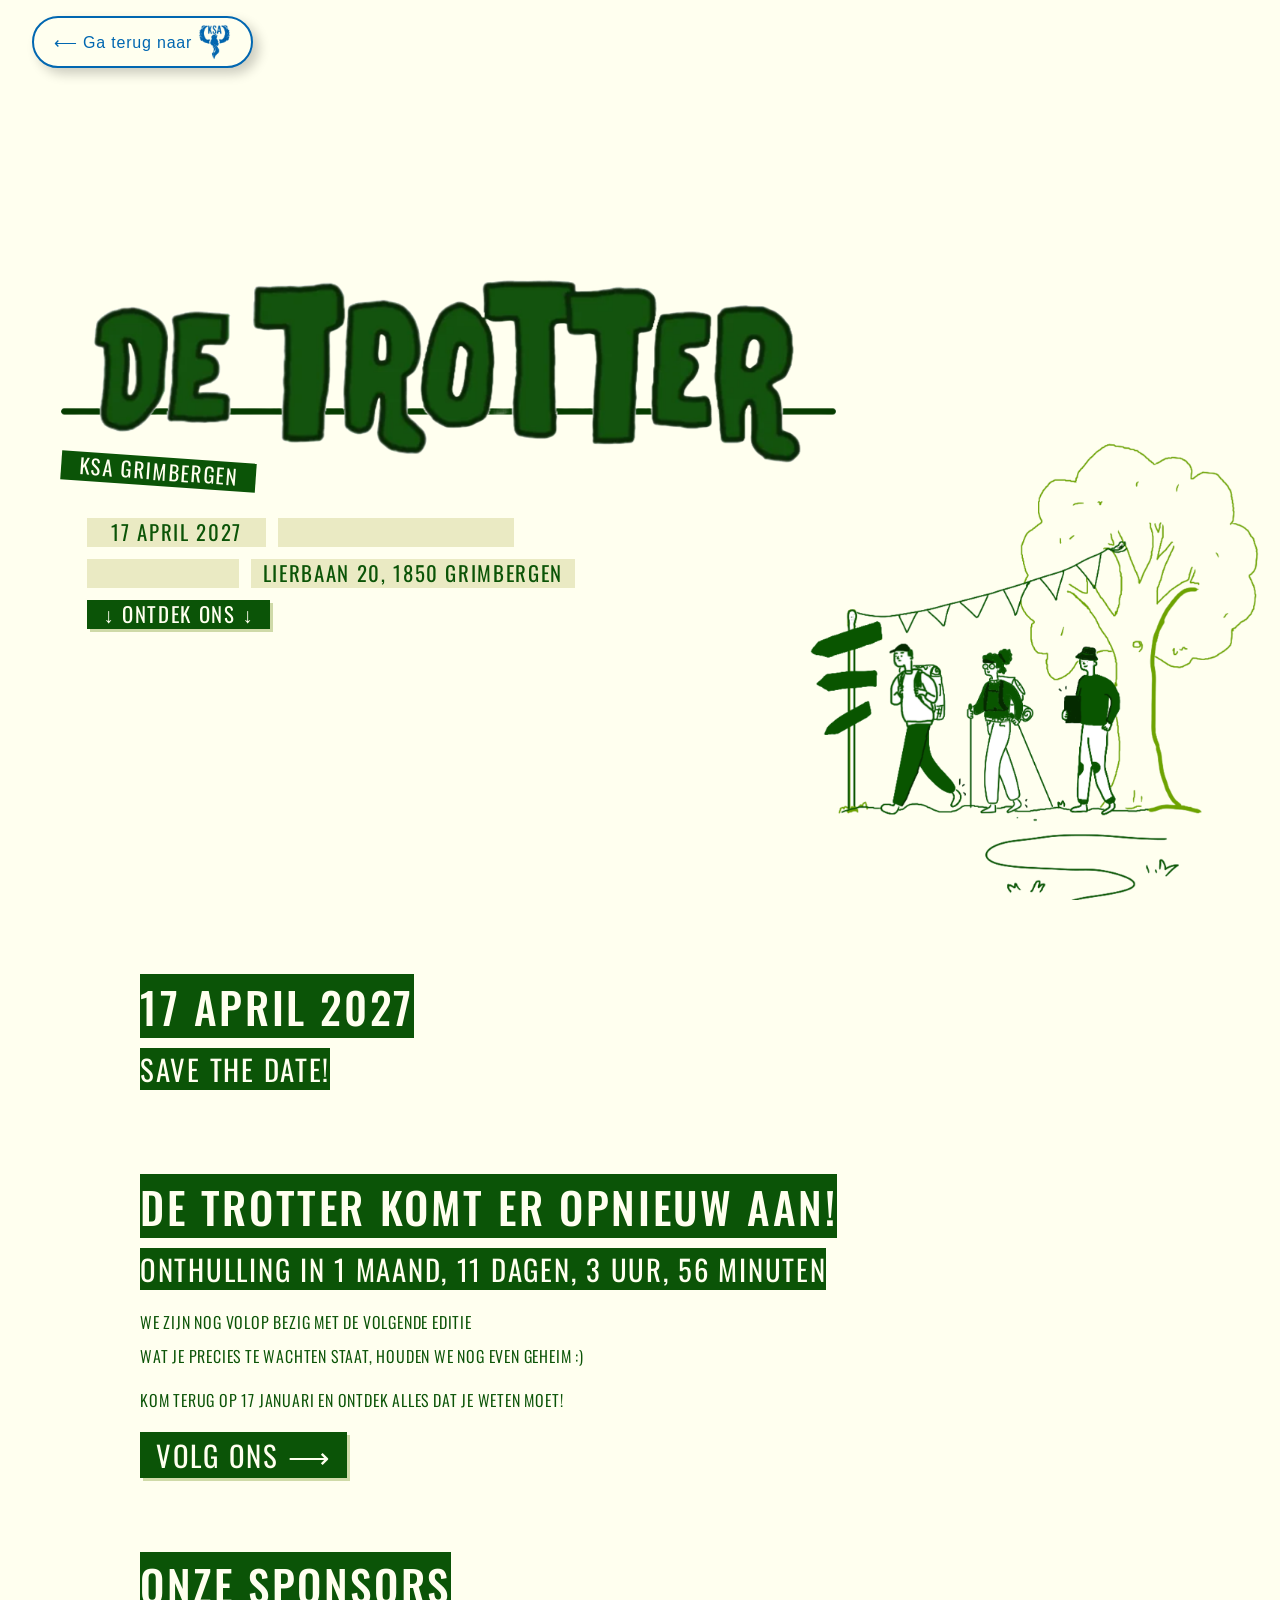
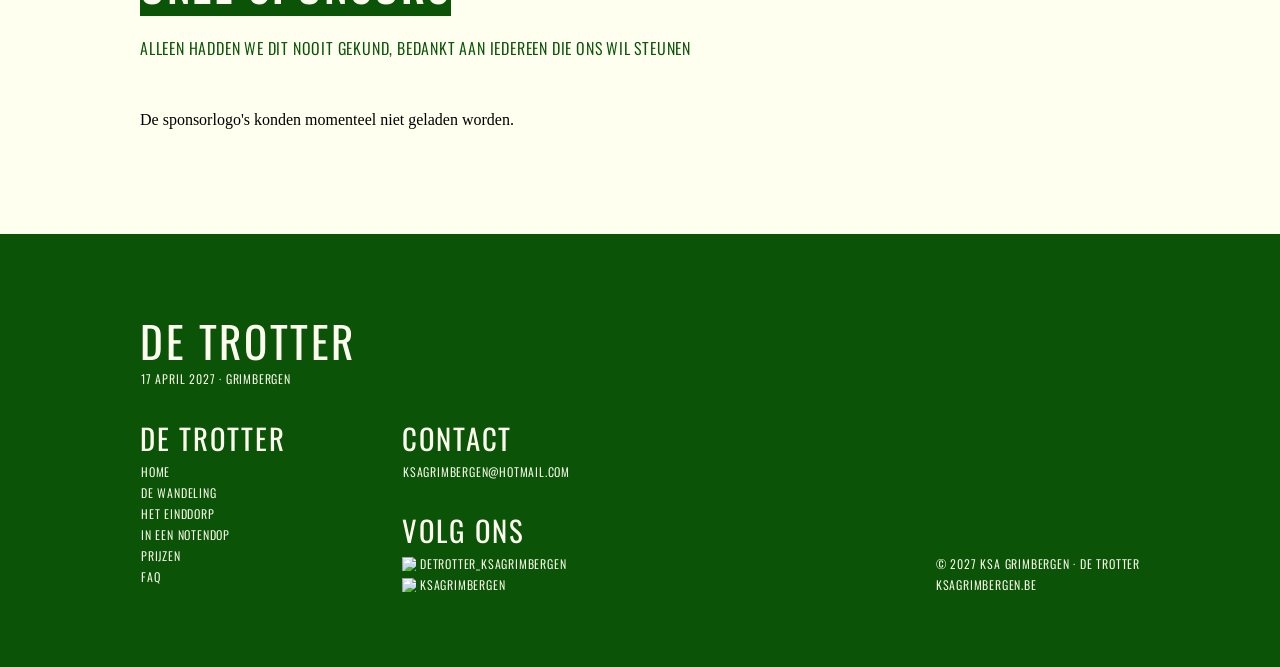
==== index.html @ 072d3d46 "Update index.html" ====
<!DOCTYPE html>
<html lang="nl">

<head>
	<script data-goatcounter="https://oscarob.goatcounter.com/count"
    async src="//gc.zgo.at/count.js">
	</script>

	<meta charset="UTF-8">
	<meta name="viewport" content="width=device-width, initial-scale=1.0">
	<title>Teaserpage</title>
	<link rel="icon" type="image/x-icon" href="Afbeeldingen/De_Trotter_favicon(2).png">

	<link rel="preconnect" href="https://fonts.googleapis.com">
	<link rel="preconnect" href="https://fonts.gstatic.com" crossorigin>
	<link href="https://fonts.googleapis.com/css2?family=Oswald:wght@200..700&display=swap" rel="stylesheet">

	<link rel="stylesheet" href="styles.css?v=0.6.3">
	<script src="script.js?v=0.6.3" defer></script>
</head>

<body>
	<a class="ksa_retour header" href="https://www.ksagrimbergen.be" data-track="ksa_retour">
		<button class="ksa_retour header">
			<p class="ksa_retour header">&#10229; Ga terug naar </p>
			<img class="ksa_retour logo" src="Afbeeldingen/Logo KSA Fenix.png" alt="">
		</button>
	</a>

	<div class="hero">
		<div class="hero-text">
			<div class="hero-titel">
				<img class="trotter-titel" src="Afbeeldingen/De_Trotter_II_titel.png" alt="">
				<h3 class="ksa-grimbergen">KSA Grimbergen</h3>
			</div>
			<div class="hero-info">
				<div class="info-row">
					<h3 class="datum">17 April 2027</h3>
					<h3 class="afstand" style="color: transparent;	user-select: none;">6 of 12 km wandelen</h3>
				</div>
				<div class="info-row">
					<h3 class="prijs" style="color: transparent;	user-select: none;">vanaf €9</h3>
					<h3 class="adres">Lierbaan 20, 1850 Grimbergen</h3>
				</div>
				<div class="info-row">
					<a class="ontdek-ons-a" href="#start" data-track="ontdek_ons">
							<button>
							<h3 class="ontdek-ons">&#8595; Ontdek ons &#8595;</h3>
						</button>
					</a>
				</div>
			</div>
		</div>
		<img class="hero-illustration" src="Afbeeldingen/De_Trotter_illustration.png" alt="">
	</div>
	
	<div class="outer-container">
		<h2 id="start">17 april 2027</h2>
		<h4>Save the date! </h4>
		<div class="spacing"></div>

		<h2>De Trotter komt er opnieuw aan!</h2>
		<div id="countdown"></div>
		<p>We zijn nog volop bezig met de volgende editie</p>
		<p style="margin-top: 0">Wat je precies te wachten staat, houden we nog even geheim :&#41;</p>
		<p style="margin-bottom: 20px">Kom terug op 17 januari en ontdek alles dat je weten moet!</p>
		<a href="https://www.instagram.com/detrotter_ksagrimbergen" data-track="volg_ons" target="_blank">
			<button>Volg ons &#10230</button>
		</a>
		<div class="spacing"></div>

		<h2>Onze Sponsors</h2>
		<p>Alleen hadden we dit nooit gekund, bedankt aan iedereen die ons wil steunen</p>
		<div class="sponsorbalk" id="sponsorbalk">
			<div class="sponsorachtergrond"></div>
			<p class="sponsor-loading">Sponsors laden...</p>
		</div>
	</div>

	<div class="footer">
		<div class="outer-container">
			<h2 class="footer-title top">De Trotter</h2>
			<p class="s" style="margin-top: -12px">17 april 2027 &#8729; Grimbergen</p>

			<div class="footer-container">
				<div class="nav-menu">
					<h4>De Trotter</h4>
					<a href="">
						<p class="s">Home</p>
					</a>
					<a href="">
						<p class="s">De Wandeling</p>
					</a>
					<a href="">
						<p class="s">Het Einddorp</p>
					</a>
					<a href="">
						<p class="s">In Een Notendop</p>
					</a>
					<a href="">
						<p class="s">Prijzen</p>
					</a>
					<a href="">
						<p class="s">FAQ</p>
					</a>
				</div>
				
				<div class="contact">
					<h4>Contact</h4>
					<a href="mailto:ksagrimbergen@hotmail.com?subject=De Trotter - Contact via website" target="_blank">
						<p class="s">ksagrimbergen@hotmail.com</p>
					</a>
				</div>

				<div class="volg-ons">
					<h4>Volg ons</h4>
					<a href="https://www.instagram.com/detrotter_ksagrimbergen" target="_blank">
						<img class="icon" src="Icons/instagram.png" alt="instagram logo">
						<p class="s" style="display:inline">detrotter_ksagrimbergen</p>
					</a>
					<a href="https://www.facebook.com/ksagrimbergen" target="_blank">
						<img class="icon" src="Icons/facebook.png" alt="facebook logo">
						<p class="s" style="display:inline">ksagrimbergen</p>
					</a>
				</div>

				<div class="footnote">
					<p class="s" style="margin-top: 0">&#169; 2027 KSA Grimbergen &#8729; De Trotter</p>
					<a href="https://www.ksagrimbergen.be" target="_blank">
						<p class="s">ksagrimbergen.be</p>
					</a>
					<!--
					<a href="https://occaaa.github.io/de-trotter/home" target="">
						<p class="s">detrotter.be/home</p>
					</a>
					-->
				</div>
			</div>
		</div>
	</div>
</body>
</html>
---- styles.css ----
:root {
  font-size: clamp(14px, 2vw, 16px);

  --fill-1: #ffffff;
  --fill-2: #ffffef;
  --fill-3: #EAEAC3;

  --text-1: #202020;
  --text-2: #404040;
  --text-3: #808080;
  --text-4: #B0B0B0;
  --text-5: #D0D0D0;

  --accent-1: #0B5407;
  --accent-2: #cfdaa8;
	--accent-3: #0167b1;

  --trans-time-slow: 600ms ease-in-out;
  --trans-time-med: 300ms ease-in-out;
  --trans-time-fast: 200ms ease-in-out;

  /* Fluid font sizes using clamp() */
  --font-size-s: clamp(0.65rem, 1.5vw, 0.75rem);
  --font-size-p: clamp(0.9rem, 2vw, 1rem);
  --font-size-h6: clamp(1.1rem, 3vw, 1.333rem);
  --font-size-h5: clamp(1.4rem, 4vw, 1.777rem);
  --font-size-h4: clamp(1.3rem, 4vw, 1.8rem);
  --font-size-h3: clamp(1.1rem, 2.4vw, 1.3rem);
  --font-size-h2: clamp(1.9rem, 5vw, 2.7rem);
  --font-size-h1: clamp(3rem, 8vw, 5rem);

  /* Letter spacing */
  --letter-spacing-s: 0.03rem;
  --letter-spacing-p: 0.05rem;
  --letter-spacing-h6: 0.07rem;
  --letter-spacing-h5: 0.06rem;
  --letter-spacing-h4: 0.06em;
  --letter-spacing-h3: 0.08em;
  --letter-spacing-h2: 0.06em;
  --letter-spacing-h1: 0.02rem;

  /* Line heights */
  --line-height-s: 1.4;
  --line-height-p: 1.6;
  --line-height-h6: 1.3;
  --line-height-h5: 1.3;
  --line-height-h4: 1.2;
  --line-height-h3: 1.2;
  --line-height-h2: 1.2;
  --line-height-h1: 1.1;
}

html {
  scroll-behavior: smooth;
}

body {
	margin: 0;
	background-color: #ffffef;
}

.outer-container {
	position: relative;
	width: 80vw;
	min-height: 100px;
	max-width: 1000px;
	margin: 0 auto;
	padding: 64px 0;
}

h2, h4 {
	display: block;
}

h2 {
	display: inline;
	width: fit-content;
	font-family: 'Oswald';
	font-weight: 500;
	font-size: var(--font-size-h2);
	letter-spacing: var(--letter-spacing-h2);
	color: var(--fill-2);
	background-color: var(--accent-1);
	text-transform: uppercase;
}

h3 {
  display: block;
  width: fit-content;
  font-family: 'Oswald', sans-serif;
  font-weight: 400;
  font-size: var(--font-size-h3);
  letter-spacing: var(--letter-spacing-h3);
  line-height: var(--line-height-h3);
  margin: 0;
  color: var(--accent-1);
  background-color: var(--fill-3);
  text-transform: uppercase;
}

h4, button, #days, #hours, #minutes {
	display: inline;
	width: fit-content;
	font-family: 'Oswald';
	font-weight: 400;
	font-size: var(--font-size-h4);
	letter-spacing: var(--letter-spacing-h4);
	color: var(--fill-2);
	background-color: var(--accent-1);
	text-transform: uppercase;
}

h2:not(.ksa_retour)::before, h4::before,
h2:not(.ksa_retour)::after, h4::after {
  content: "";
  display: block;
  margin-bottom: 10px;
}

button {
	border: none;
	cursor: pointer;
	transition: var(--trans-time-fast);
	padding: 2px 16px;
	box-shadow: 3px 3px 0 var(--accent-2);
}

button:hover {
	transform: translate(3px, 3px);
	box-shadow: 1px 1px;
}

a {
	display: block;
	width: fit-content;
	text-decoration: none;
	border: none;
}

p {
	display: block;
	width: fit-content;
	font-family: 'Oswald';
	font-weight: 350;
	font-size: var(--font-size-p);
	letter-spacing: var(--letter-spacing-p);
	margin: 0;
	margin-top: 20px;
	margin-bottom: 10px;
	color: var(--accent-1);
	text-transform: uppercase;
}

p.s {
	font-size: var(--font-size-s);
	margin-top: -6px;
	margin-left: 1px;
}

.icon {
	width: 14px;
	height: 14px;
}

.spacing {
	width: 100%;
	height: 64px;
}

@media (max-width: 500px) {
	.spacing {
		height: 48px;
	}
}

.hero {
	position: relative;
	display: grid;
	grid-template-columns: 3fr 2fr;
	width: 100vw;
	min-height: calc(100svh);
	max-width: 1800px;
	max-height: 60vw;
	margin: auto;
}

@media (max-width: 1200px) {
	.hero {
		grid-template-columns: 1fr 1fr;
	}
}

@media (max-width: 800px) {
	.hero {
		grid-template-columns: 1fr;
		max-height: 180vw;
	}
}

.hero-text {
	margin: auto 8%;
	align-self: center;
}

.hero-titel {
	width: 120%;
	height: auto;
}

@media (max-width: 800px) {
	.hero-titel {
		width: 100%;
	}

	.hero-text {
		align-self: end;
		margin-bottom: -120px;
	}
}

.trotter-titel {
	width: 100%;
	height: auto;
}

.ksa-grimbergen {
	rotate: 4deg;
	padding: 2px 18px;
	margin-top: -12px;
	margin-right: 10%;
	justify-self: right;
	color: var(--fill-2);
	background-color: var(--accent-1);
}

.hero-info {
	display: grid;
	grid-template-columns: max-content;
	gap: 12px;
	margin-left: 4%;
	margin-top: 32px;
	align-items: center;
	justify-content: left;
}

.info-row {
	display: grid;
	grid-template-columns: max-content max-content;
	gap: 12px;
}

@media (max-width: 1200px) {
	.info-row {
		grid-template-columns: max-content;
	}
}

.datum, .afstand, .prijs, .adres {
	flex: 0 0 auto;
	width: max-content;
	color: var(--accent-1);
	background-color: var(--fill-3);
}

.datum {
	padding: 2px 24px;
}

.afstand {
	padding: 2px 16px;
	/*color: transparent;			/*moet in de finale versie weg*/
	/*user-select: none;			/*finale: weg*/
}

.prijs {
	padding: 2px 32px;
	/*color: transparent;			/*moet in de finale versie weg*/
	/*user-select: none;			/*finale: weg*/
}

.adres {
	padding: 2px 12px;
}

.ontdek-ons {
	margin: 0;
	letter-spacing: var(--letter-spacing-h3);
	color: var(--fill-2);
	background-color: var(--accent-1);
}

/*.ontdek-ons-a {
	position: absolute;
	justify-self: center;
	bottom: 8px;
}*/

.hero-illustration {
	z-index: -1;
	width: 100%;
	margin-right: 0;
	margin-left: auto;
	margin-bottom: 0;
	margin-top: auto;
}

#start, #home, #wandeling, #einddorp, #planning, #prijzen, #faq {
	scroll-margin-top: 100px;
}

.volg-ons a {
	display: flex;
	align-items: center;
	column-gap: 4px;
	margin-top: -6px;
	margin-bottom: 10px;
}

.volg-ons p {
	margin: 0 !important
}

.sponsorbalk {
  display: flex;
  align-items: center;
  justify-content: left;
  flex-wrap: wrap;
  gap: 30px;
	height: 100px;
}

.sponsorachtergrond {
	position: relative;
	width: 100vw;
	height: 100%;
	background-color: var(--fill-3);
	z-index: 1;
	visibility: hidden;
}

.sponsorbalk img {
  height: 100px;
  width: auto;
  max-width: 240px;
  object-fit: contain;
}

.footer{
	position: relative;
	width: 100vw;
	min-height: 100px;
	margin: 0;
	background-color: var(--accent-1);
	color: var(--fill-2) !important;
}

.footer * {
	color: var(--fill-2) !important;
}

@media (max-width: 500px) {
	.outer-container.footer {
		padding: 0;
	}
}

.footer-title {
	font-weight: 400;
}

h2.footer-title::before {
	margin-top: 32px;
}

h2.footer-title.top::before {
	margin-top: 0;
}

.footer-container {
	margin-top: 32px;
	display: grid;
  grid-template-columns: 1fr 1fr 2fr;
	grid-template-rows: 1fr 1fr; /*moet 1fr 1fr zijn bij finale*/
	column-gap: 24px;
	row-gap: 0;       /*moet 24px zijn bij finale versie*/
}

h2.inschrijven {
	color: var(--accent-1) !important;
	background-color: var(--fill-2);
	font-weight: 400;
}

h2.inschrijven.header {
	color: var(--fill-2) !important;
	background-color: var(--accent-1);
}

.inschrijven-a.header {
	position: fixed;
	top: 16px;
	right: 32px;
	opacity: 0; 
	pointer-events: none;
	transform-origin: right top;
	transform: scale(0.6);
	box-shadow: 6px 6px 12px rgba(0, 0, 0, 0.2);
	transition: opacity var(--trans-time-fast);
	z-index: 999;
}

.inschrijven-a.header.is-visible {
  opacity: 1;
  pointer-events: auto;
}

h2.inschrijven::before, h2.inschrijven::after {
	margin-bottom: 0;
}

.nav-menu {
	/*display: none;		/*moet bij finale weg*/

	grid-column: 1;		/*moet wel bij finale*/
	grid-row: 1 / 3;
/**/
	margin-top: -12px;
}

.contact {
	grid-column: 2;   /*finale: moet 1 zijn*/
	grid-row: 1;      /*finale: moet 2 zijn*/
	margin-top: -12px;
}

.volg-ons {
	grid-column: 2;
	grid-row: 2;
	margin-top: -12px;
}

.footnote {
	grid-column: 3;
	grid-row: 2;
	align-self: end;
	justify-self: right;
	justify-items: right;
}

@media (max-width: 1000px) {
	.footer-container {
		grid-template-columns: 1fr 1fr;
		grid-template-rows: auto auto auto;
	}

	.footnote {
		grid-column: 1 / 3;
		grid-row: 3;
		justify-self: left;
		justify-items: left;
	}
}

@media (max-width: 500px) {
	.footer-container {
		grid-template-columns: 1fr;
		grid-template-rows: auto auto auto auto;
		row-gap: 12px;
	}	

	.nav-menu, .contact, .volg-ons, .footnote{
		grid-column: auto;
		grid-row: auto;
	}
}

a.ksa_retour.header {
	position: fixed;
	top: 16px;
	left: 32px;
	transition: opacity var(--trans-time-fast);
	z-index: 999;
}

button.ksa_retour.header {
	display: grid;
	grid-auto-flow: column;
	column-gap: 6px;
	align-items: center;
	background-color: var(--fill-2);
	border: solid 2px var(--accent-3);
	border-radius: 40px;
	padding: 0 20px;
	box-shadow: 6px 6px 12px rgba(0, 0, 0, 0.2);
}

button.ksa_retour.header:hover {
	background-color: var(--accent-3);
	transform: none;
	box-shadow: 6px 6px 12px rgba(0, 0, 0, 0.2);
}

p.ksa_retour.header {
	font-family: "Source Sans Pro", sans-serif;
	font-style: normal;
	font-size: var(--font-size-p);
	letter-spacing: var(--letter-spacing-p);
	font-weight: 500;
	text-transform: none;
	color: var(--accent-3);
	margin: 10px 0;
}

button.ksa_retour.header:hover p{
	color: var(--fill-2);
}

img.ksa_retour {
	display: inline;
	height: 36px;
	margin: 6px 0;
}

button.ksa_retour.header:hover img{
  filter: brightness(0) invert(1);
}

.cookie-banner {
	position: fixed;
	z-index: 999;
	right: 32px;
	bottom: 16px;
	width: min(calc(100vw - 2*32px), 400px);
	display: flex;
	justify-content: center;
	box-shadow: 6px 6px 12px rgba(0, 0, 0, 0.15);
}

.cookie-banner[hidden] {
	display: none;
	pointer-events: none;
}

.cookie-banner_content {
	padding: 16px 24px;
	background-color: var(--accent-1);
	color: var(--fill-2);
}

.cookie-banner h2, .cookie-banner h3 {
	background-color: transparent;
	color: var(--fill-2);
}

.cookie-titel {
	transform: scale(1.20);
	transform-origin: left bottom;
	margin-top: 8px;
}

.cookie-banner p {
	margin-top: 12px;
	color: var(--fill-2);
}

.cookie-banner_actions {
	display: flex;
	flex-wrap: wrap;
	gap: 12px;
	margin-top: 16px;
}

.cookie-banner button.cookie-accept {
	background-color: var(--fill-2);
}

.cookie-banner button.cookie-accept h3 {
	color: var(--accent-1);
}

.cookie-banner button.cookie-reject {
	border: 1px solid var(--accent-2)
}
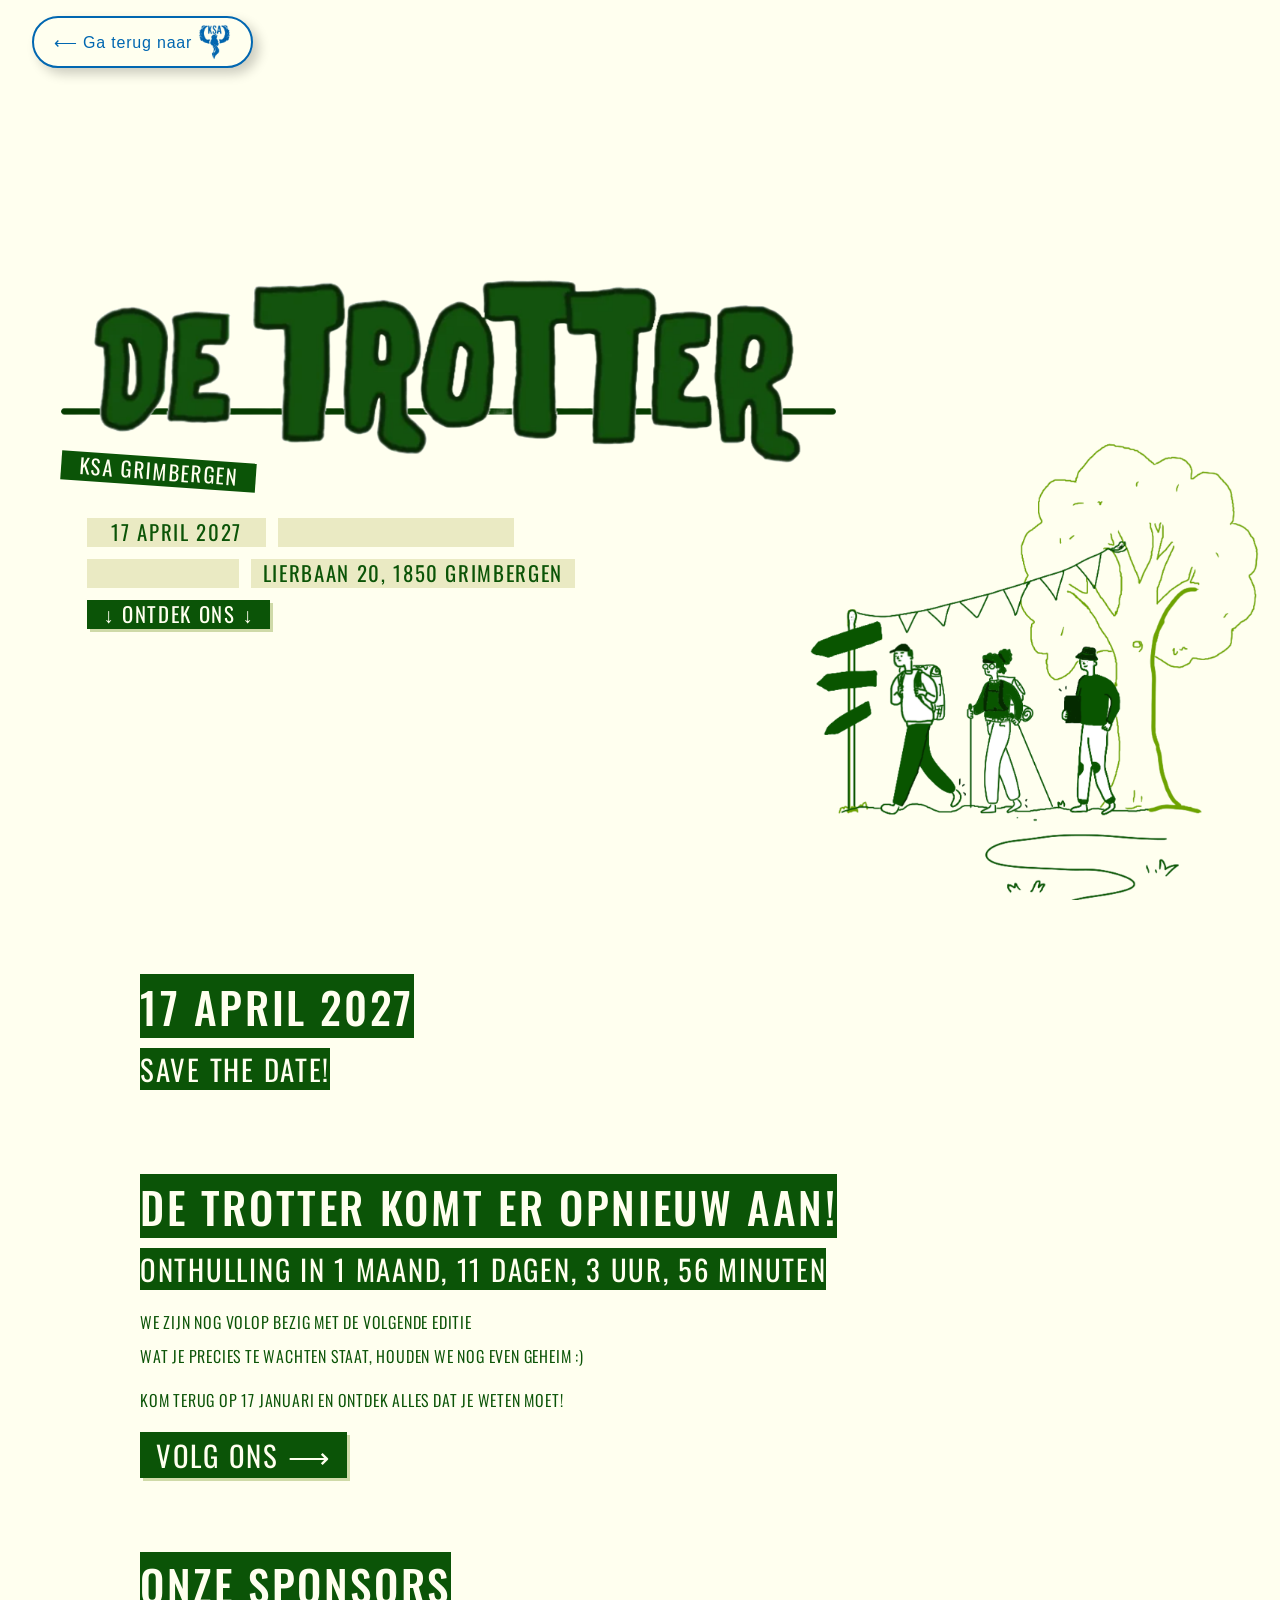
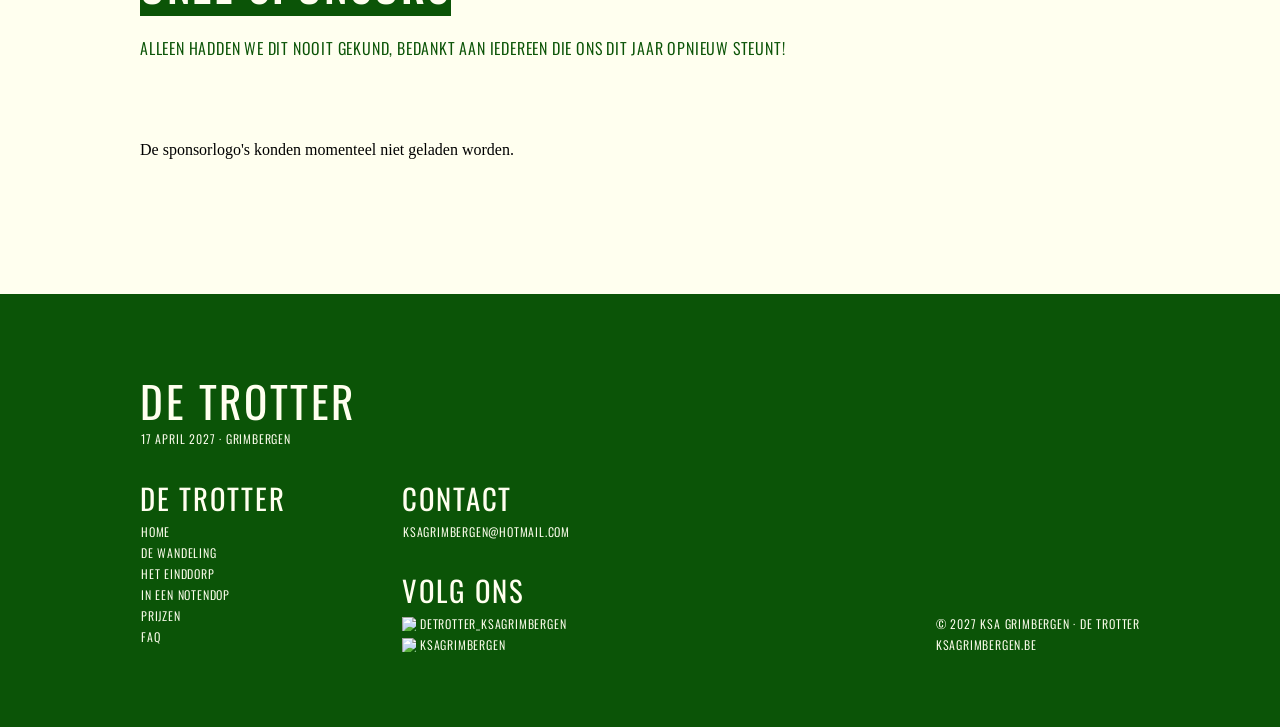
==== commit 6dae1601: "Update index.html" ====
--- a/index.html
+++ b/index.html
@@ -15,8 +15,8 @@
 	<link rel="preconnect" href="https://fonts.gstatic.com" crossorigin>
 	<link href="https://fonts.googleapis.com/css2?family=Oswald:wght@200..700&display=swap" rel="stylesheet">
 
-	<link rel="stylesheet" href="styles.css?v=0.6.3">
-	<script src="script.js?v=0.6.3" defer></script>
+	<link rel="stylesheet" href="styles.css?v=0.6.5">
+	<script src="script.js?v=0.6.5" defer></script>
 </head>
 
 <body>
@@ -70,7 +70,7 @@
 		<div class="spacing"></div>
 
 		<h2>Onze Sponsors</h2>
-		<p>Alleen hadden we dit nooit gekund, bedankt aan iedereen die ons wil steunen</p>
+		<p>Alleen hadden we dit nooit gekund, bedankt aan iedereen die ons dit jaar opnieuw steunt!</p>
 		<div class="sponsorbalk" id="sponsorbalk">
 			<div class="sponsorachtergrond"></div>
 			<p class="sponsor-loading">Sponsors laden...</p>
--- a/styles.css
+++ b/styles.css
@@ -325,8 +325,8 @@
   align-items: center;
   justify-content: left;
   flex-wrap: wrap;
-  gap: 30px;
-	height: 100px;
+  gap: 16px;
+	min-height: 160px;
 }
 
 .sponsorachtergrond {
@@ -341,7 +341,7 @@
 .sponsorbalk img {
   height: 100px;
   width: auto;
-  max-width: 240px;
+  max-width: 300px;
   object-fit: contain;
 }
 
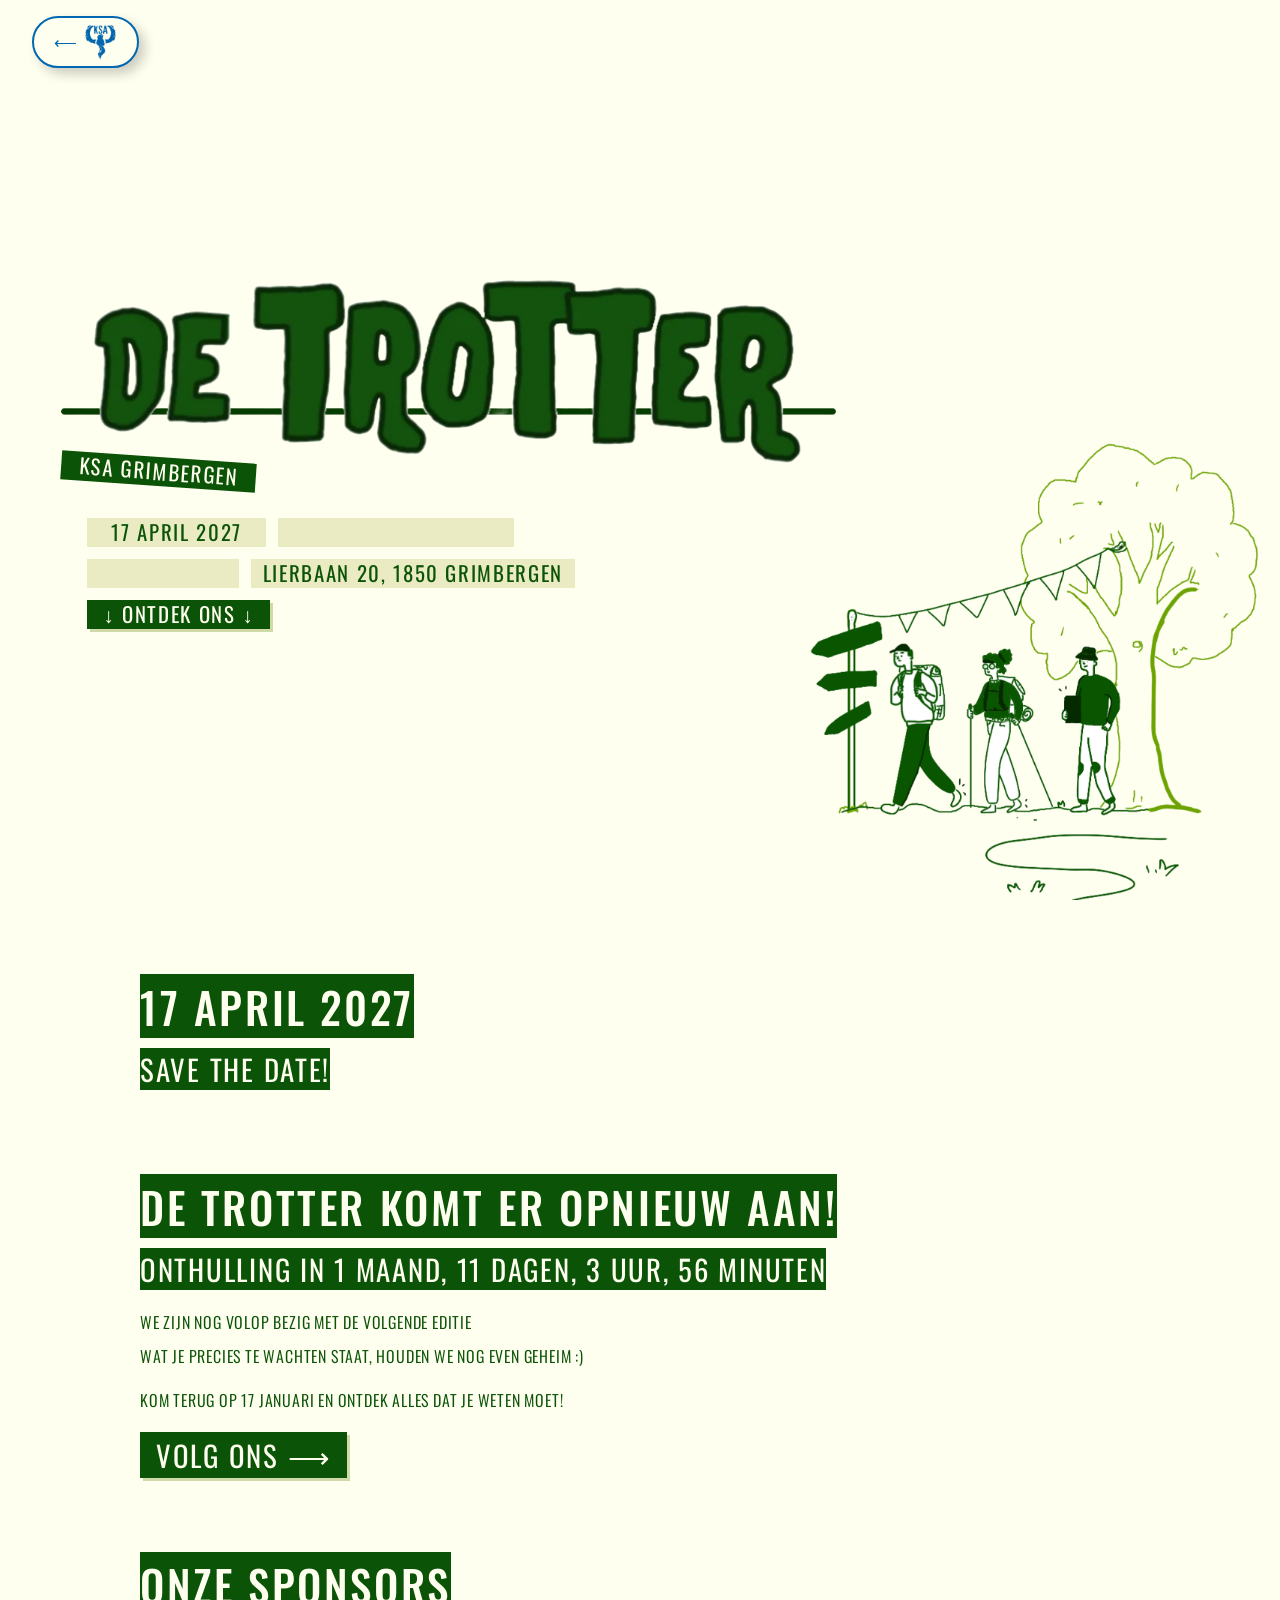
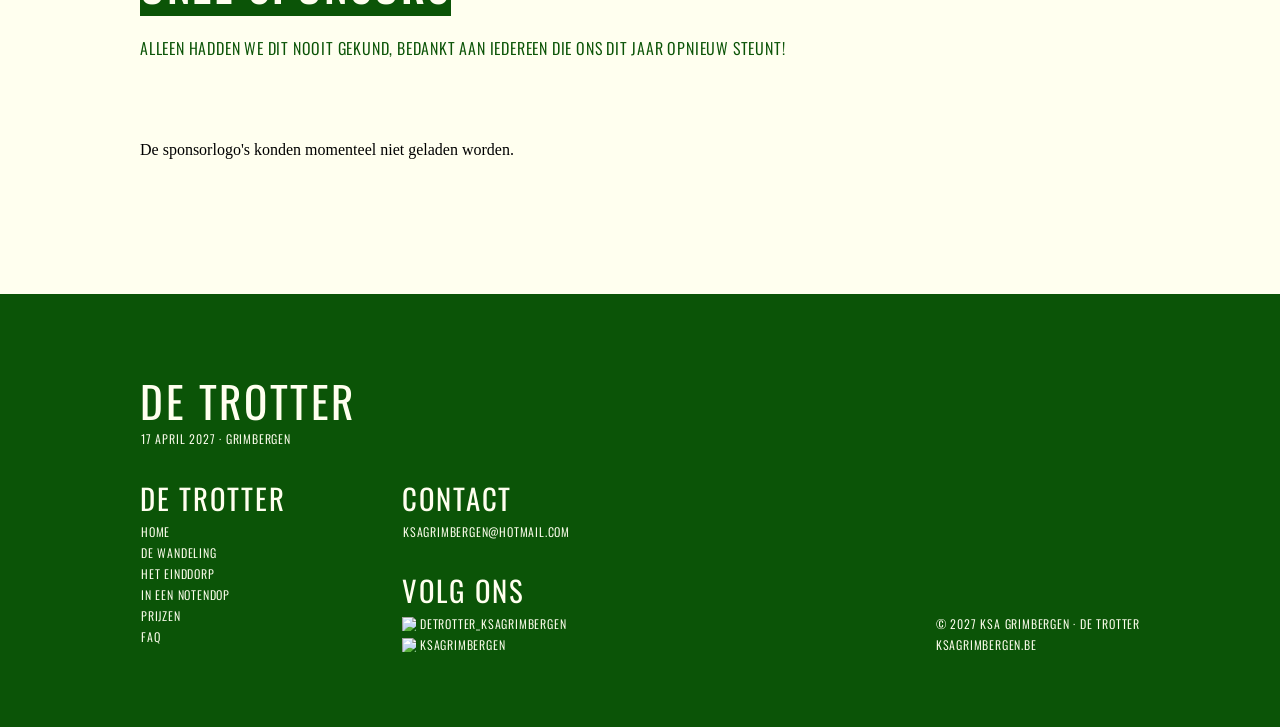
==== commit 35c09c79: "Update index.html" ====
--- a/index.html
+++ b/index.html
@@ -22,7 +22,7 @@
 <body>
 	<a class="ksa_retour header" href="https://www.ksagrimbergen.be" data-track="ksa_retour">
 		<button class="ksa_retour header">
-			<p class="ksa_retour header">&#10229; Ga terug naar </p>
+			<p class="ksa_retour header">&#10229; </p>
 			<img class="ksa_retour logo" src="Afbeeldingen/Logo KSA Fenix.png" alt="">
 		</button>
 	</a>
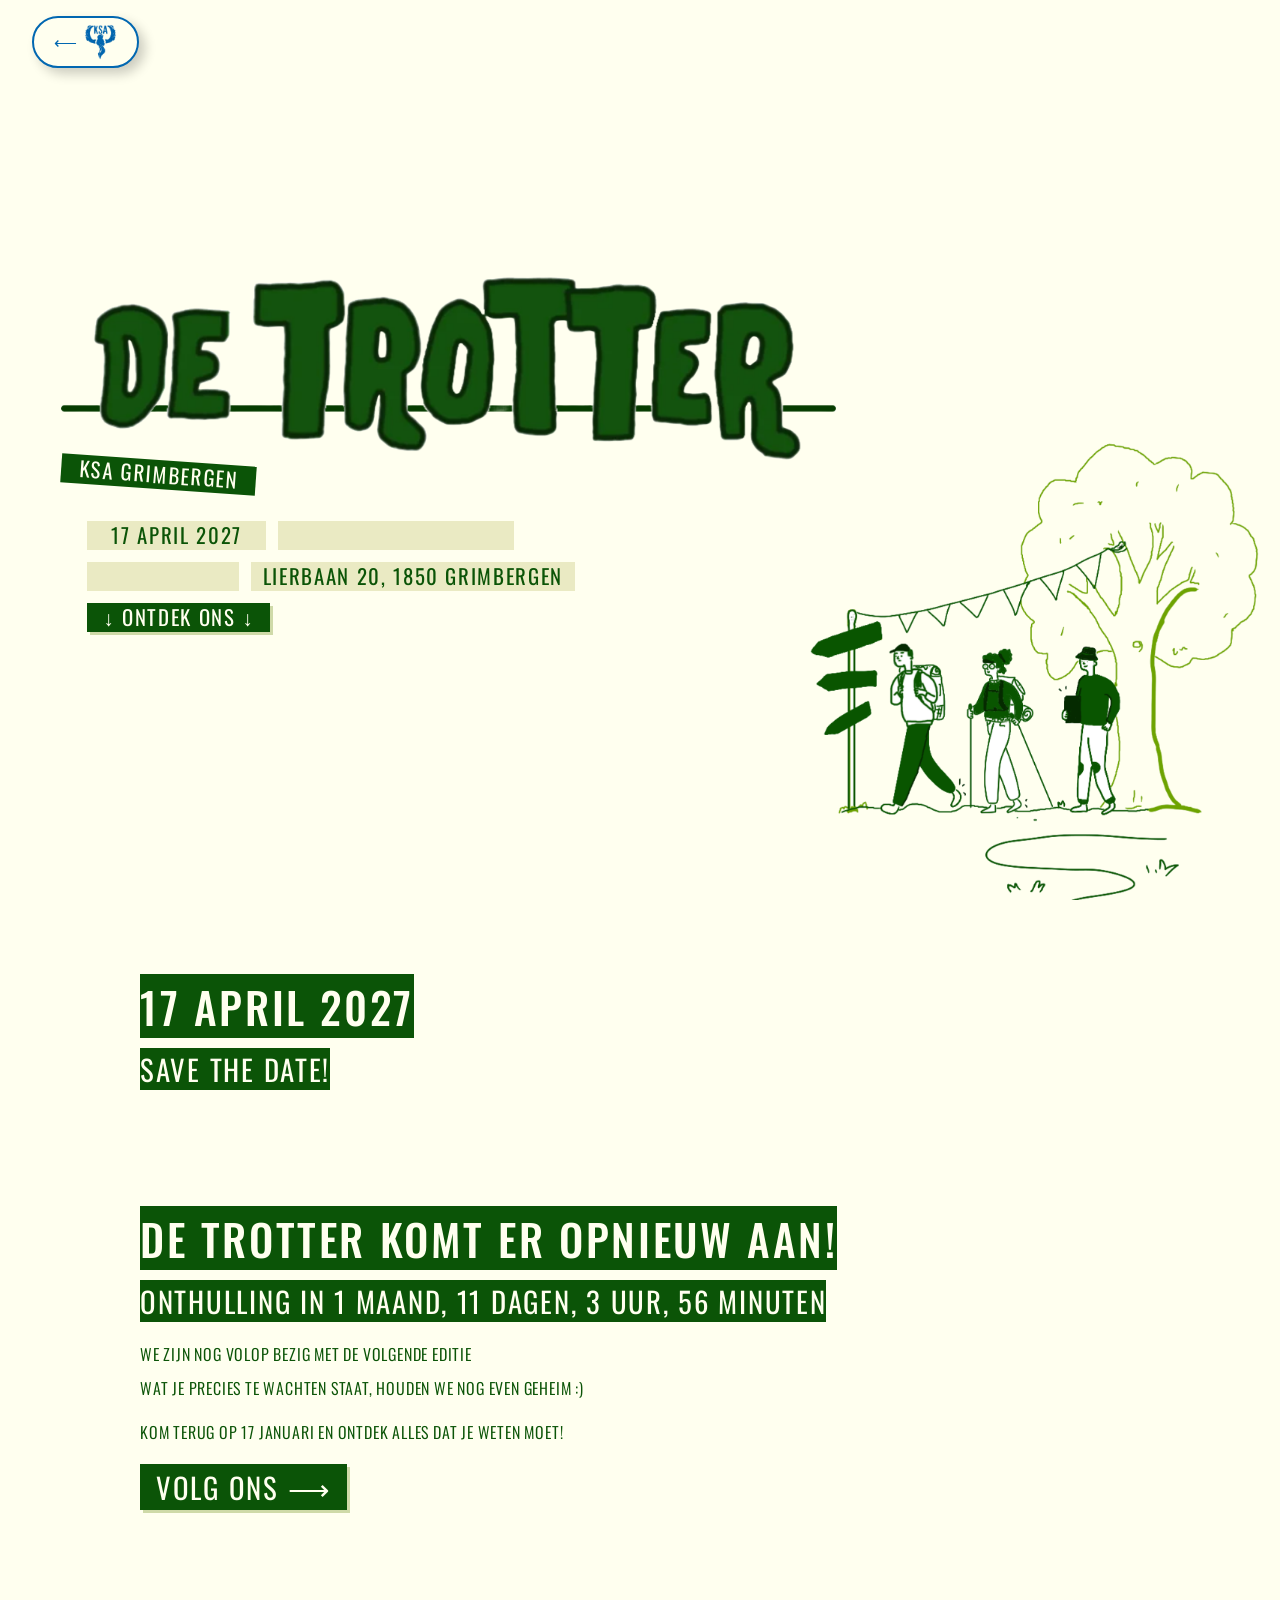
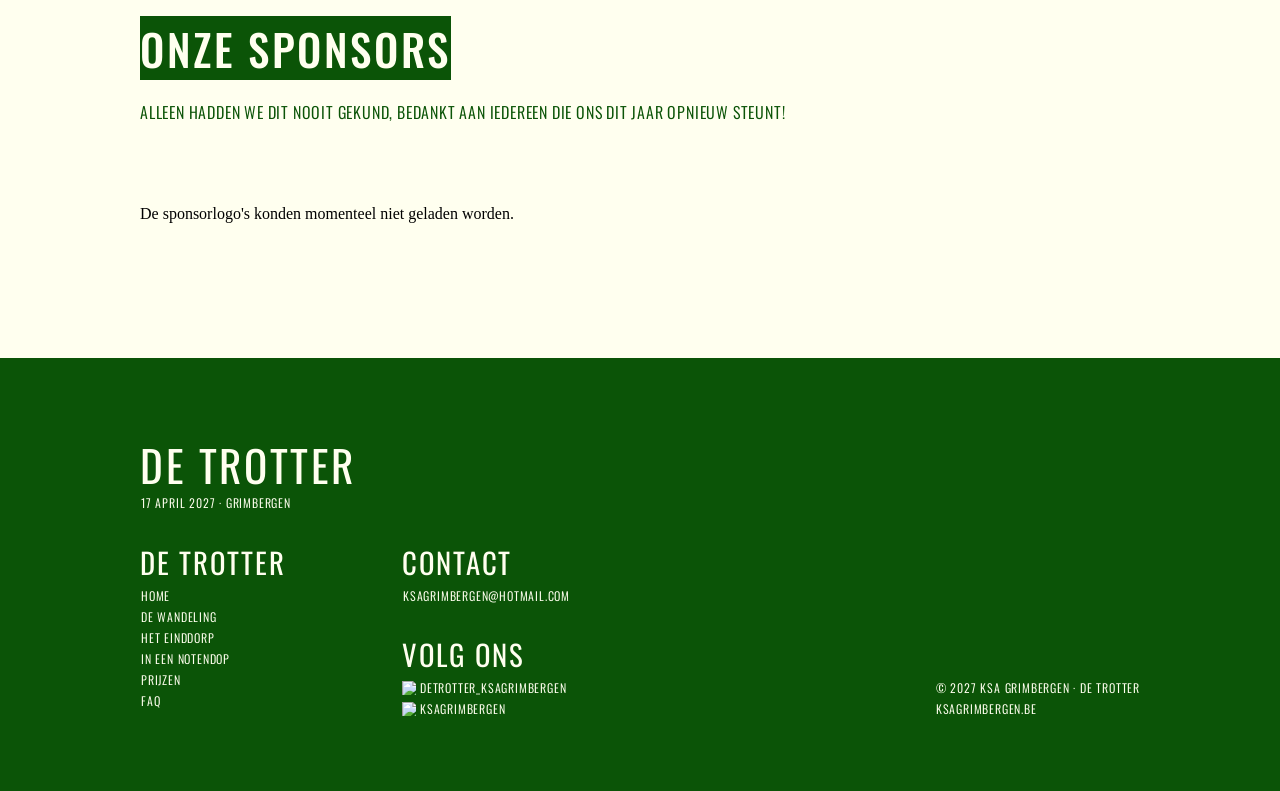
==== commit 3e095ad7: "Update index.html" ====
--- a/index.html
+++ b/index.html
@@ -15,7 +15,7 @@
 	<link rel="preconnect" href="https://fonts.gstatic.com" crossorigin>
 	<link href="https://fonts.googleapis.com/css2?family=Oswald:wght@200..700&display=swap" rel="stylesheet">
 
-	<link rel="stylesheet" href="styles.css?v=0.6.5">
+	<link rel="stylesheet" href="styles.css?v=0.6.6">
 	<script src="script.js?v=0.6.5" defer></script>
 </head>
 
--- a/styles.css
+++ b/styles.css
@@ -164,12 +164,12 @@
 
 .spacing {
 	width: 100%;
-	height: 64px;
+	height: 96px;
 }
 
 @media (max-width: 500px) {
 	.spacing {
-		height: 48px;
+		height: 54px;
 	}
 }
 
@@ -210,6 +210,7 @@
 @media (max-width: 800px) {
 	.hero-titel {
 		width: 100%;
+		margin-top: 64px;
 	}
 
 	.hero-text {
@@ -226,7 +227,7 @@
 .ksa-grimbergen {
 	rotate: 4deg;
 	padding: 2px 18px;
-	margin-top: -12px;
+	margin-top: -6px;
 	margin-right: 10%;
 	justify-self: right;
 	color: var(--fill-2);
@@ -341,8 +342,15 @@
 .sponsorbalk img {
   height: 100px;
   width: auto;
-  max-width: 300px;
+  max-width: 200px;
   object-fit: contain;
+}
+
+@media (max-width: 500px) {
+	.sponsorbalk img {
+		height: 50px;
+		max-width: 100px;
+	}
 }
 
 .footer{
@@ -380,15 +388,119 @@
 	margin-top: 32px;
 	display: grid;
   grid-template-columns: 1fr 1fr 2fr;
-	grid-template-rows: 1fr 1fr; /*moet 1fr 1fr zijn bij finale*/
+	grid-template-rows: 1fr 1fr;
 	column-gap: 24px;
-	row-gap: 0;       /*moet 24px zijn bij finale versie*/
+	row-gap: 0;
 }
 
 h2.inschrijven {
 	color: var(--accent-1) !important;
 	background-color: var(--fill-2);
 	font-weight: 400;
+}
+
+.nav-menu {
+	grid-column: 1;
+	grid-row: 1 / 3;
+	margin-top: -12px;
+}
+
+.contact {
+	grid-column: 2;
+	grid-row: 1;
+	margin-top: -12px;
+}
+
+.volg-ons {
+	grid-column: 2;
+	grid-row: 2;
+	margin-top: -12px;
+}
+
+.footnote {
+	grid-column: 3;
+	grid-row: 2;
+	align-self: end;
+	justify-self: right;
+	justify-items: right;
+}
+
+@media (max-width: 1000px) {
+	.footer-container {
+		grid-template-columns: 1fr 1fr;
+		grid-template-rows: auto auto auto;
+	}
+
+	.footnote {
+		grid-column: 1 / 3;
+		grid-row: 3;
+		justify-self: left;
+		justify-items: left;
+	}
+}
+
+@media (max-width: 500px) {
+	.footer-container {
+		grid-template-columns: 1fr;
+		grid-template-rows: auto auto auto auto;
+		row-gap: 12px;
+	}	
+
+	.nav-menu, .contact, .volg-ons, .footnote{
+		grid-column: auto;
+		grid-row: auto;
+	}
+}
+
+a.ksa_retour.header {
+	position: fixed;
+	top: 16px;
+	left: 32px;
+	transition: opacity var(--trans-time-fast);
+	z-index: 999;
+}
+
+button.ksa_retour.header {
+	display: grid;
+	grid-auto-flow: column;
+	column-gap: 6px;
+	align-items: center;
+	background-color: var(--fill-2);
+	border: solid 2px var(--accent-3);
+	border-radius: 40px;
+	padding: 0 20px;
+	box-shadow: 6px 6px 12px rgba(0, 0, 0, 0.2);
+}
+
+button.ksa_retour.header:hover {
+	background-color: var(--accent-3);
+	transform: none;
+	box-shadow: 6px 6px 12px rgba(0, 0, 0, 0.2);
+}
+
+p.ksa_retour.header {
+	font-family: "Source Sans Pro", sans-serif;
+	font-style: normal;
+	font-size: var(--font-size-p);
+	letter-spacing: var(--letter-spacing-p);
+	font-weight: 500;
+	text-transform: none;
+	color: var(--accent-3);
+	margin: 10px 0;
+}
+
+button.ksa_retour.header:hover p{
+	color: var(--fill-2);
+}
+
+img.ksa_retour {
+	display: inline;
+	height: 36px;
+	margin: 6px 0;
+}
+
+button.ksa_retour.header:hover img{
+  filter: brightness(0) invert(1);
 }
 
 h2.inschrijven.header {
@@ -406,7 +518,7 @@
 	transform: scale(0.6);
 	box-shadow: 6px 6px 12px rgba(0, 0, 0, 0.2);
 	transition: opacity var(--trans-time-fast);
-	z-index: 999;
+	z-index: 998;
 }
 
 .inschrijven-a.header.is-visible {
@@ -417,167 +529,3 @@
 h2.inschrijven::before, h2.inschrijven::after {
 	margin-bottom: 0;
 }
-
-.nav-menu {
-	/*display: none;		/*moet bij finale weg*/
-
-	grid-column: 1;		/*moet wel bij finale*/
-	grid-row: 1 / 3;
-/**/
-	margin-top: -12px;
-}
-
-.contact {
-	grid-column: 2;   /*finale: moet 1 zijn*/
-	grid-row: 1;      /*finale: moet 2 zijn*/
-	margin-top: -12px;
-}
-
-.volg-ons {
-	grid-column: 2;
-	grid-row: 2;
-	margin-top: -12px;
-}
-
-.footnote {
-	grid-column: 3;
-	grid-row: 2;
-	align-self: end;
-	justify-self: right;
-	justify-items: right;
-}
-
-@media (max-width: 1000px) {
-	.footer-container {
-		grid-template-columns: 1fr 1fr;
-		grid-template-rows: auto auto auto;
-	}
-
-	.footnote {
-		grid-column: 1 / 3;
-		grid-row: 3;
-		justify-self: left;
-		justify-items: left;
-	}
-}
-
-@media (max-width: 500px) {
-	.footer-container {
-		grid-template-columns: 1fr;
-		grid-template-rows: auto auto auto auto;
-		row-gap: 12px;
-	}	
-
-	.nav-menu, .contact, .volg-ons, .footnote{
-		grid-column: auto;
-		grid-row: auto;
-	}
-}
-
-a.ksa_retour.header {
-	position: fixed;
-	top: 16px;
-	left: 32px;
-	transition: opacity var(--trans-time-fast);
-	z-index: 999;
-}
-
-button.ksa_retour.header {
-	display: grid;
-	grid-auto-flow: column;
-	column-gap: 6px;
-	align-items: center;
-	background-color: var(--fill-2);
-	border: solid 2px var(--accent-3);
-	border-radius: 40px;
-	padding: 0 20px;
-	box-shadow: 6px 6px 12px rgba(0, 0, 0, 0.2);
-}
-
-button.ksa_retour.header:hover {
-	background-color: var(--accent-3);
-	transform: none;
-	box-shadow: 6px 6px 12px rgba(0, 0, 0, 0.2);
-}
-
-p.ksa_retour.header {
-	font-family: "Source Sans Pro", sans-serif;
-	font-style: normal;
-	font-size: var(--font-size-p);
-	letter-spacing: var(--letter-spacing-p);
-	font-weight: 500;
-	text-transform: none;
-	color: var(--accent-3);
-	margin: 10px 0;
-}
-
-button.ksa_retour.header:hover p{
-	color: var(--fill-2);
-}
-
-img.ksa_retour {
-	display: inline;
-	height: 36px;
-	margin: 6px 0;
-}
-
-button.ksa_retour.header:hover img{
-  filter: brightness(0) invert(1);
-}
-
-.cookie-banner {
-	position: fixed;
-	z-index: 999;
-	right: 32px;
-	bottom: 16px;
-	width: min(calc(100vw - 2*32px), 400px);
-	display: flex;
-	justify-content: center;
-	box-shadow: 6px 6px 12px rgba(0, 0, 0, 0.15);
-}
-
-.cookie-banner[hidden] {
-	display: none;
-	pointer-events: none;
-}
-
-.cookie-banner_content {
-	padding: 16px 24px;
-	background-color: var(--accent-1);
-	color: var(--fill-2);
-}
-
-.cookie-banner h2, .cookie-banner h3 {
-	background-color: transparent;
-	color: var(--fill-2);
-}
-
-.cookie-titel {
-	transform: scale(1.20);
-	transform-origin: left bottom;
-	margin-top: 8px;
-}
-
-.cookie-banner p {
-	margin-top: 12px;
-	color: var(--fill-2);
-}
-
-.cookie-banner_actions {
-	display: flex;
-	flex-wrap: wrap;
-	gap: 12px;
-	margin-top: 16px;
-}
-
-.cookie-banner button.cookie-accept {
-	background-color: var(--fill-2);
-}
-
-.cookie-banner button.cookie-accept h3 {
-	color: var(--accent-1);
-}
-
-.cookie-banner button.cookie-reject {
-	border: 1px solid var(--accent-2)
-}
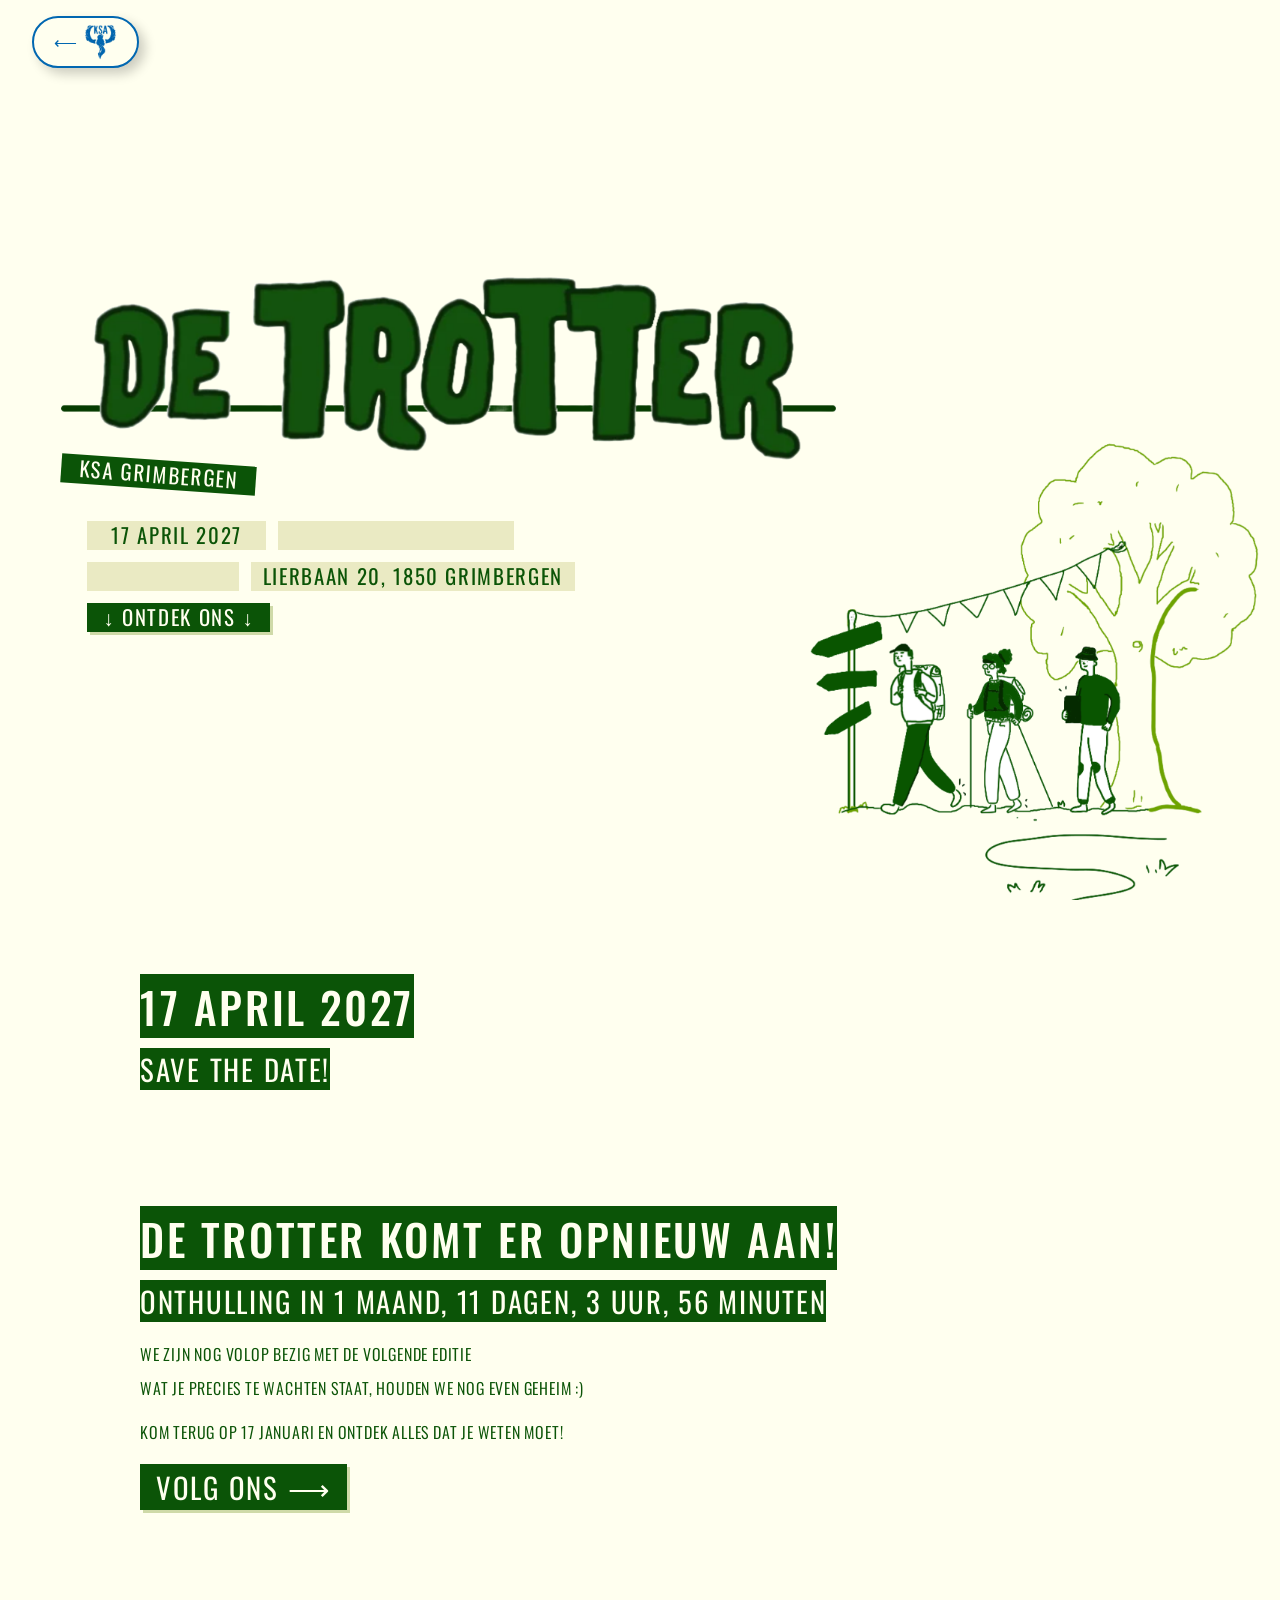
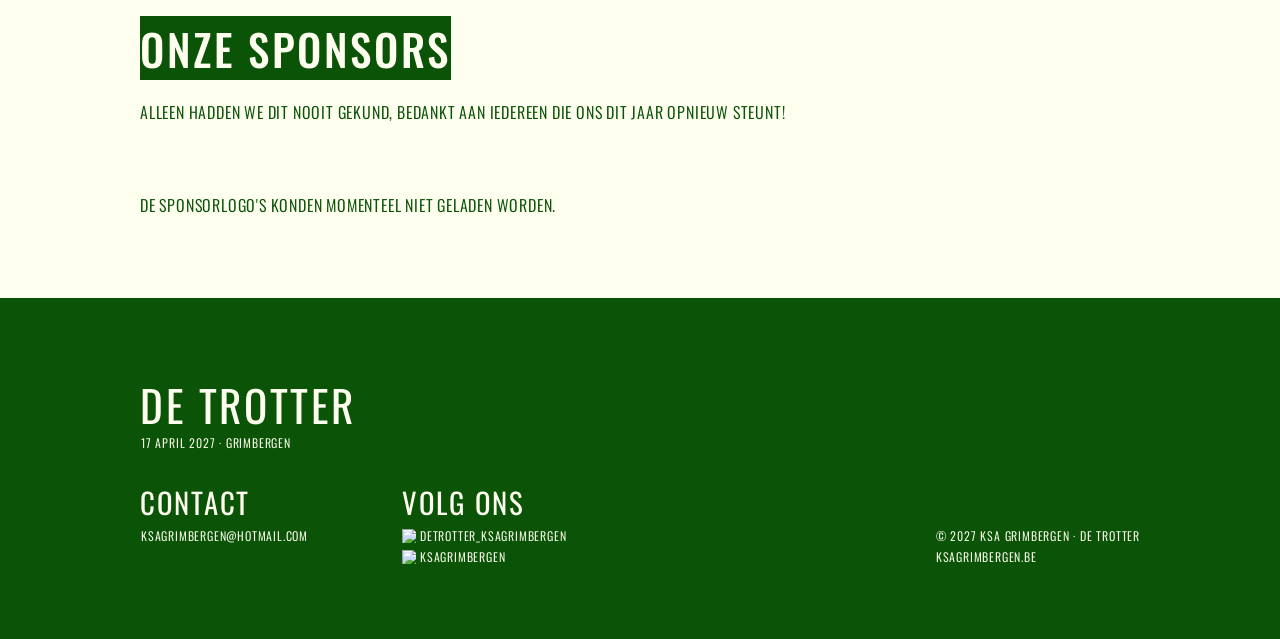
==== commit 4ed5646a: "Update index.html" ====
--- a/index.html
+++ b/index.html
@@ -15,8 +15,8 @@
 	<link rel="preconnect" href="https://fonts.gstatic.com" crossorigin>
 	<link href="https://fonts.googleapis.com/css2?family=Oswald:wght@200..700&display=swap" rel="stylesheet">
 
-	<link rel="stylesheet" href="styles.css?v=0.6.6">
-	<script src="script.js?v=0.6.5" defer></script>
+	<link rel="stylesheet" href="styles.css?v=0.6.7">
+	<script src="script.js?v=0.6.7" defer></script>
 </head>
 
 <body>
@@ -82,8 +82,8 @@
 			<h2 class="footer-title top">De Trotter</h2>
 			<p class="s" style="margin-top: -12px">17 april 2027 &#8729; Grimbergen</p>
 
-			<div class="footer-container">
-				<div class="nav-menu">
+			<div class="footer-container" style="grid-template-rows: 1fr;">
+				<div class="nav-menu" style="display: none;">
 					<h4>De Trotter</h4>
 					<a href="">
 						<p class="s">Home</p>
@@ -105,7 +105,7 @@
 					</a>
 				</div>
 				
-				<div class="contact">
+				<div class="contact" style="grid-column: 1;	grid-row: 2;">
 					<h4>Contact</h4>
 					<a href="mailto:ksagrimbergen@hotmail.com?subject=De Trotter - Contact via website" target="_blank">
 						<p class="s">ksagrimbergen@hotmail.com</p>
--- a/styles.css
+++ b/styles.css
@@ -327,7 +327,7 @@
   justify-content: left;
   flex-wrap: wrap;
   gap: 16px;
-	min-height: 160px;
+	min-height: 100px;
 }
 
 .sponsorachtergrond {
@@ -335,7 +335,7 @@
 	width: 100vw;
 	height: 100%;
 	background-color: var(--fill-3);
-	z-index: 1;
+	z-index: -1;
 	visibility: hidden;
 }
 
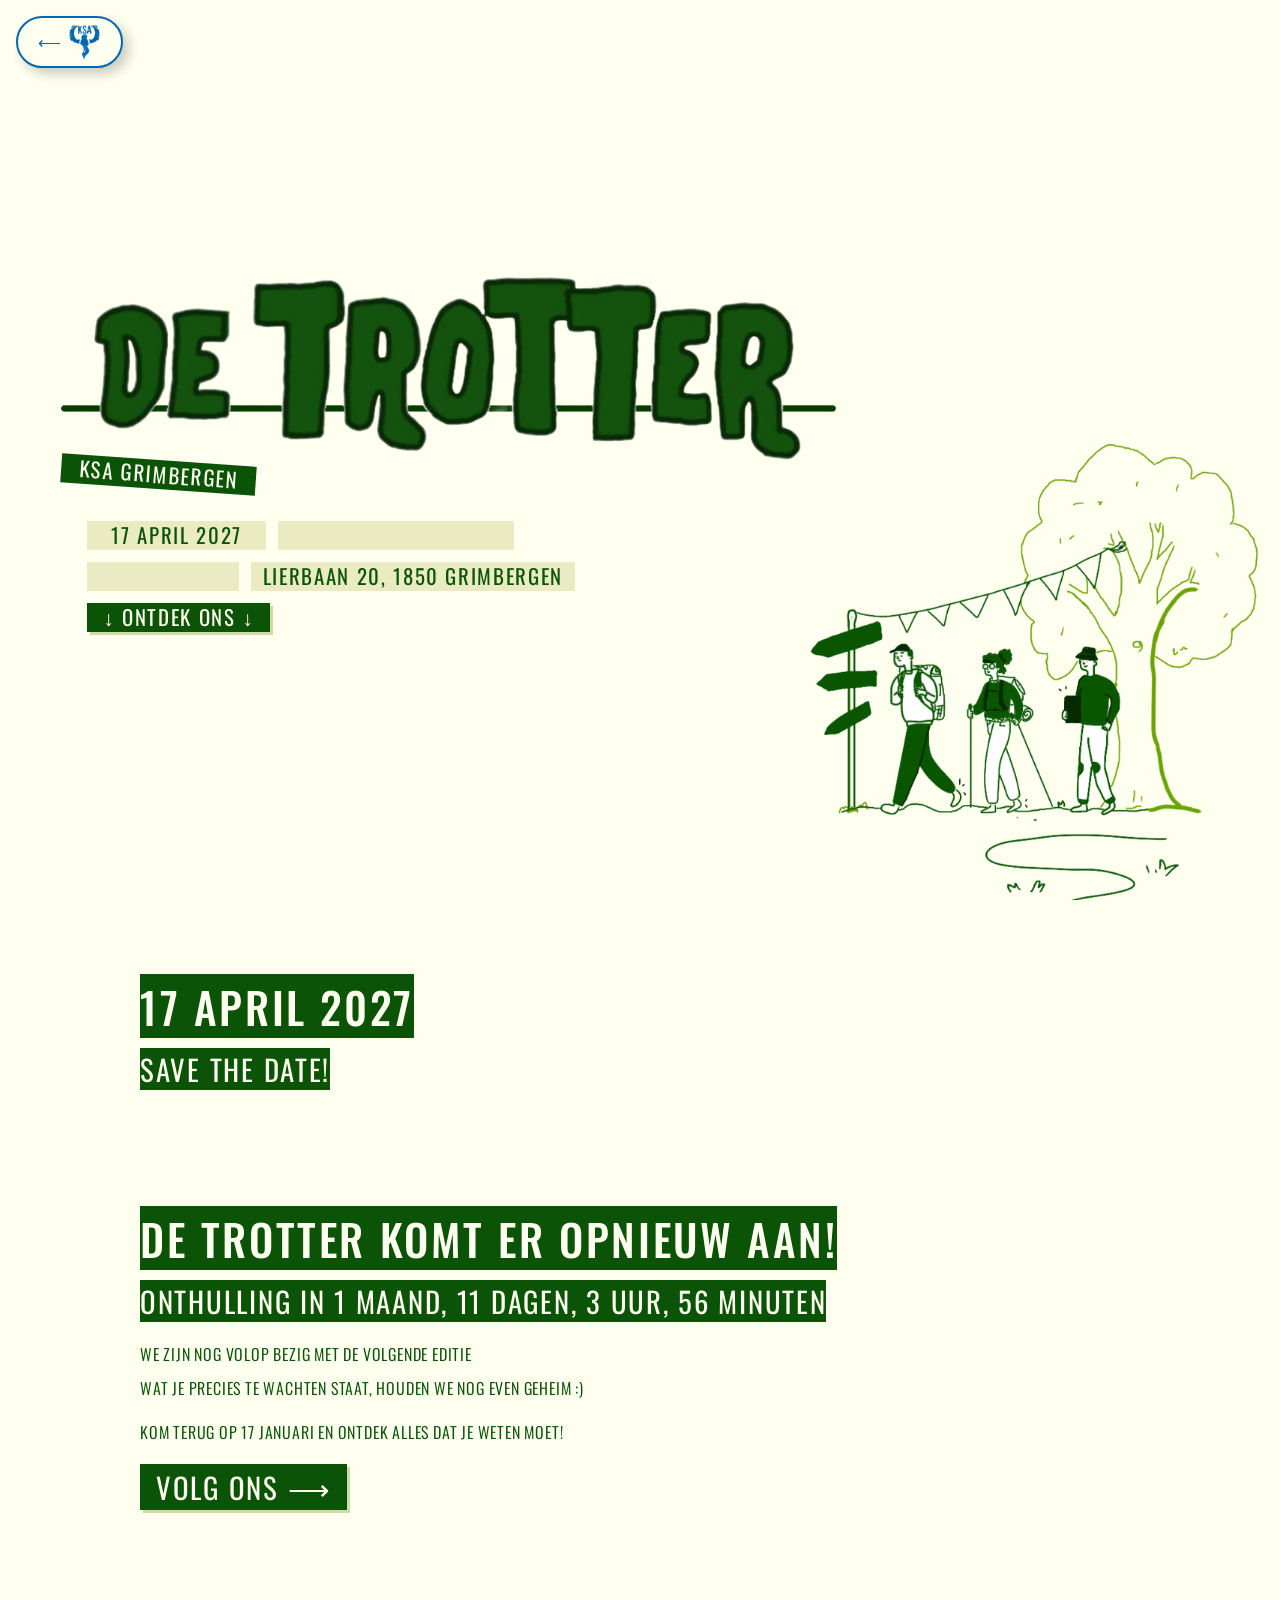
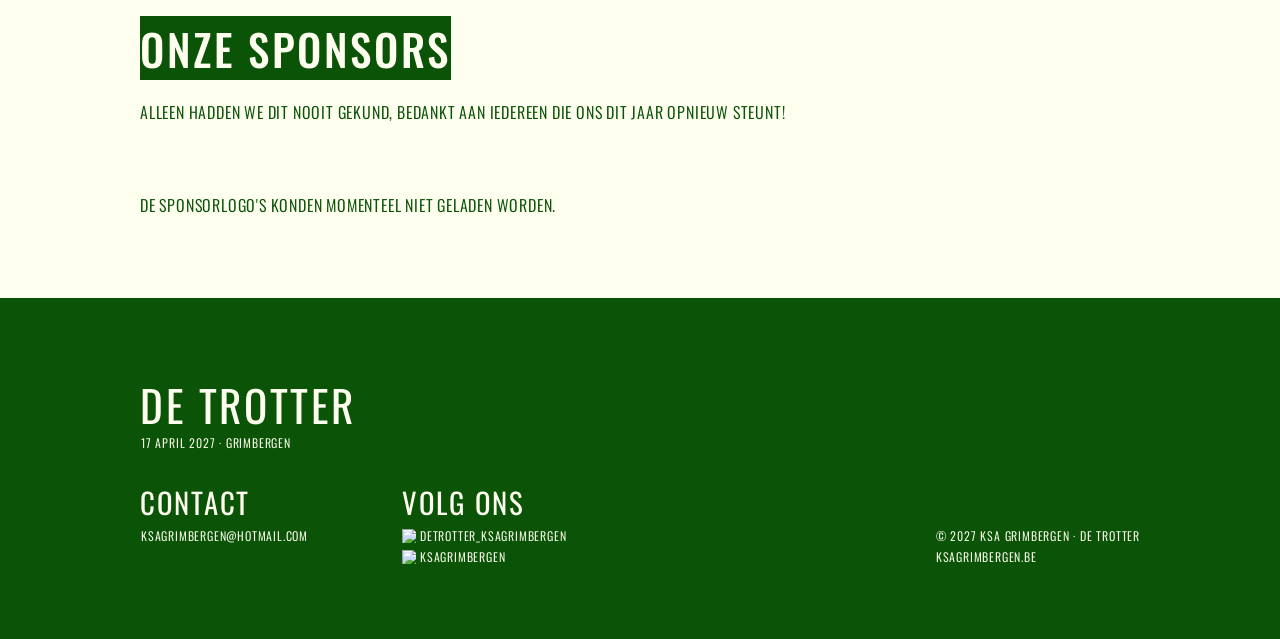
==== commit 5fa05770: "Update index.html" ====
--- a/index.html
+++ b/index.html
@@ -15,7 +15,7 @@
 	<link rel="preconnect" href="https://fonts.gstatic.com" crossorigin>
 	<link href="https://fonts.googleapis.com/css2?family=Oswald:wght@200..700&display=swap" rel="stylesheet">
 
-	<link rel="stylesheet" href="styles.css?v=0.6.7">
+	<link rel="stylesheet" href="styles.css?v=0.6.8">
 	<script src="script.js?v=0.6.7" defer></script>
 </head>
 
--- a/styles.css
+++ b/styles.css
@@ -455,7 +455,7 @@
 a.ksa_retour.header {
 	position: fixed;
 	top: 16px;
-	left: 32px;
+	left: 16px;
 	transition: opacity var(--trans-time-fast);
 	z-index: 999;
 }
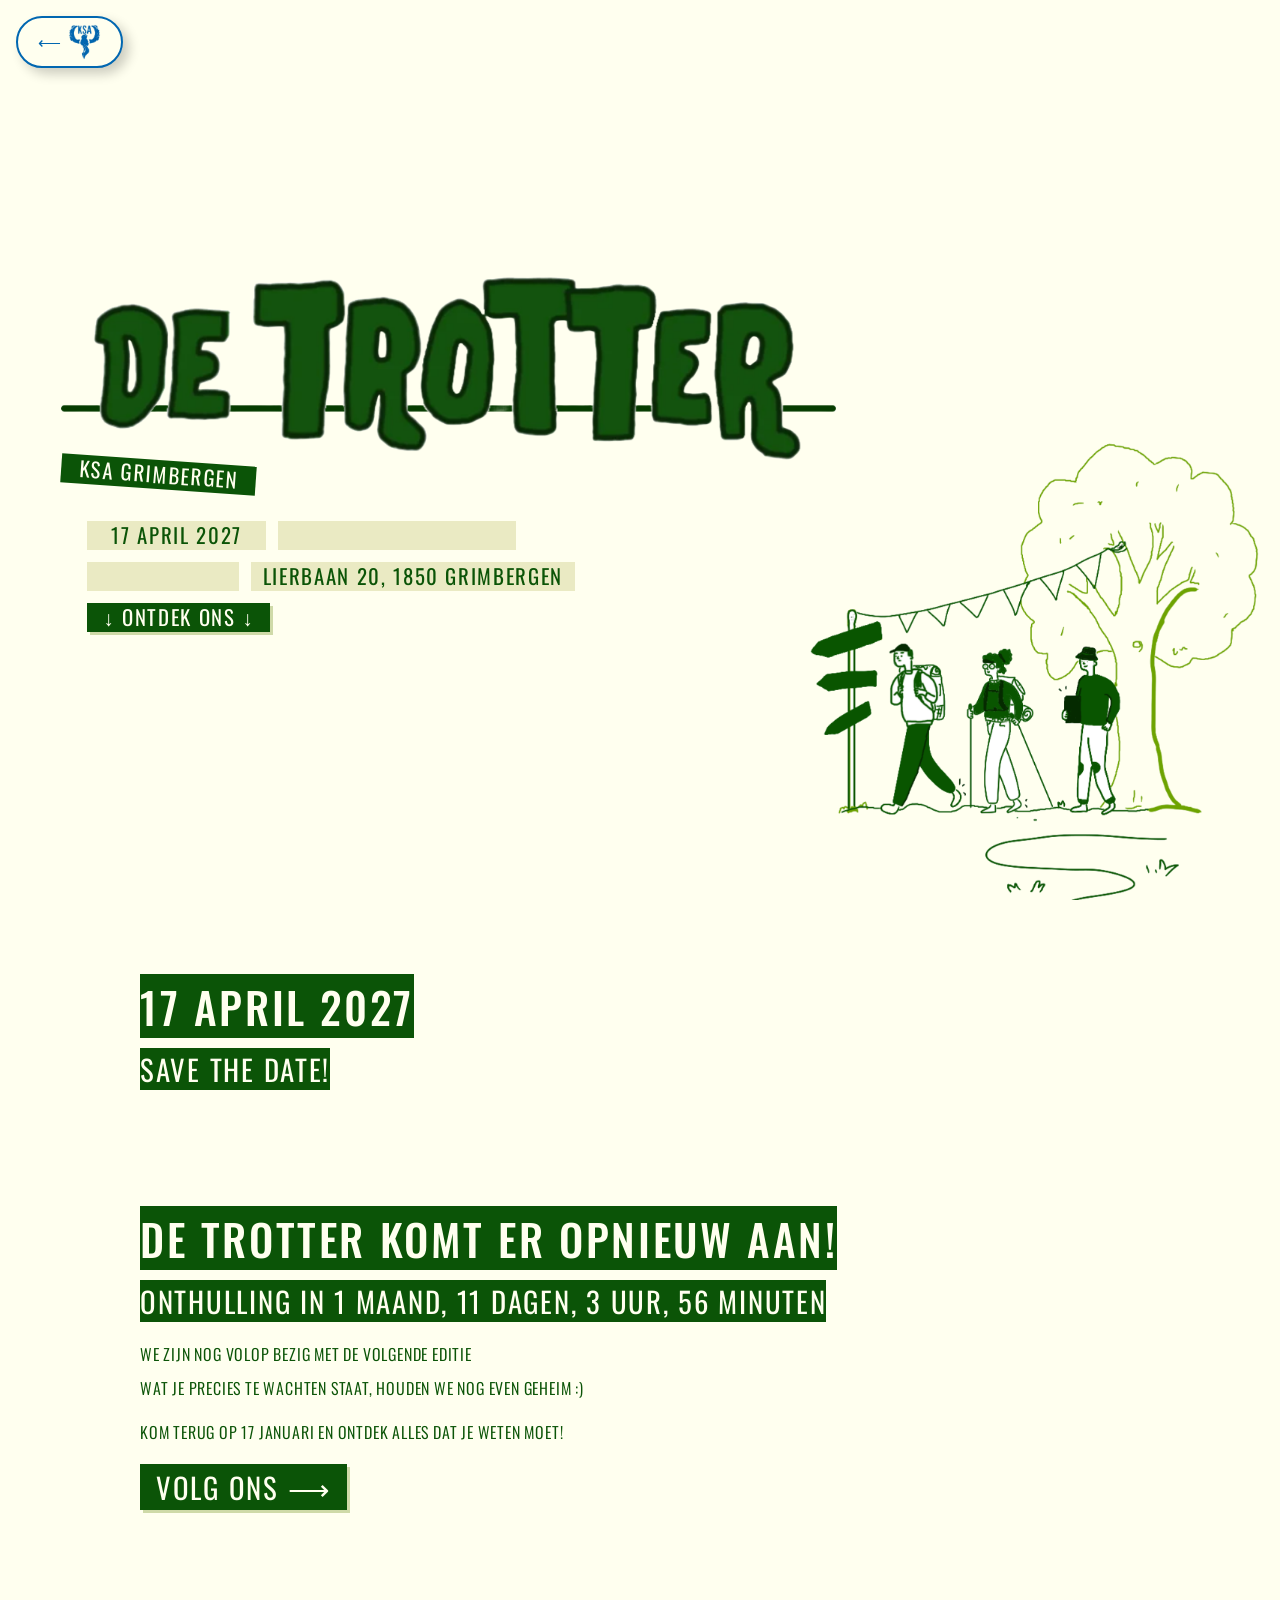
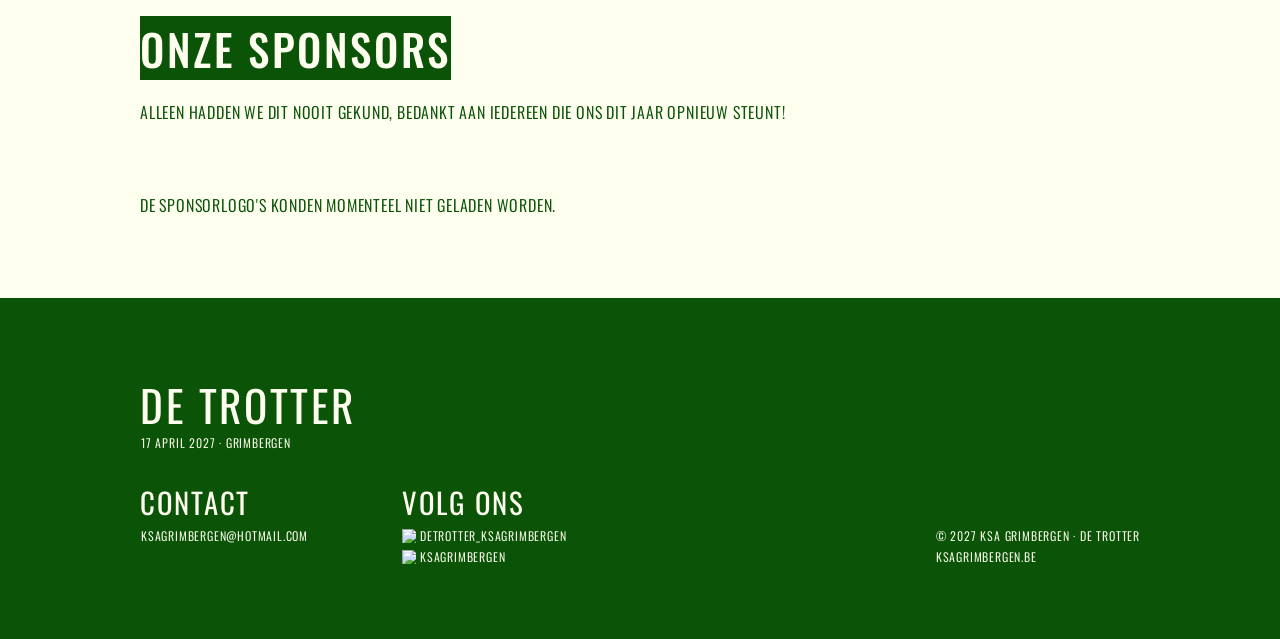
==== commit 73a88aaf: "Update index.html" ====
--- a/index.html
+++ b/index.html
@@ -15,8 +15,8 @@
 	<link rel="preconnect" href="https://fonts.gstatic.com" crossorigin>
 	<link href="https://fonts.googleapis.com/css2?family=Oswald:wght@200..700&display=swap" rel="stylesheet">
 
-	<link rel="stylesheet" href="styles.css?v=0.6.8">
-	<script src="script.js?v=0.6.7" defer></script>
+	<link rel="stylesheet" href="styles.css?v=1.0.0">
+	<script src="script.js?v=1.0.0" defer></script>
 </head>
 
 <body>
@@ -36,10 +36,10 @@
 			<div class="hero-info">
 				<div class="info-row">
 					<h3 class="datum">17 April 2027</h3>
-					<h3 class="afstand" style="color: transparent;	user-select: none;">6 of 12 km wandelen</h3>
+					<h3 class="afstand" style="color: transparent;	user-select: none;">X of XX km wandelen</h3>
 				</div>
 				<div class="info-row">
-					<h3 class="prijs" style="color: transparent;	user-select: none;">vanaf €9</h3>
+					<h3 class="prijs" style="color: transparent;	user-select: none;">vanaf €X</h3>
 					<h3 class="adres">Lierbaan 20, 1850 Grimbergen</h3>
 				</div>
 				<div class="info-row">
@@ -83,28 +83,6 @@
 			<p class="s" style="margin-top: -12px">17 april 2027 &#8729; Grimbergen</p>
 
 			<div class="footer-container" style="grid-template-rows: 1fr;">
-				<div class="nav-menu" style="display: none;">
-					<h4>De Trotter</h4>
-					<a href="">
-						<p class="s">Home</p>
-					</a>
-					<a href="">
-						<p class="s">De Wandeling</p>
-					</a>
-					<a href="">
-						<p class="s">Het Einddorp</p>
-					</a>
-					<a href="">
-						<p class="s">In Een Notendop</p>
-					</a>
-					<a href="">
-						<p class="s">Prijzen</p>
-					</a>
-					<a href="">
-						<p class="s">FAQ</p>
-					</a>
-				</div>
-				
 				<div class="contact" style="grid-column: 1;	grid-row: 2;">
 					<h4>Contact</h4>
 					<a href="mailto:ksagrimbergen@hotmail.com?subject=De Trotter - Contact via website" target="_blank">
